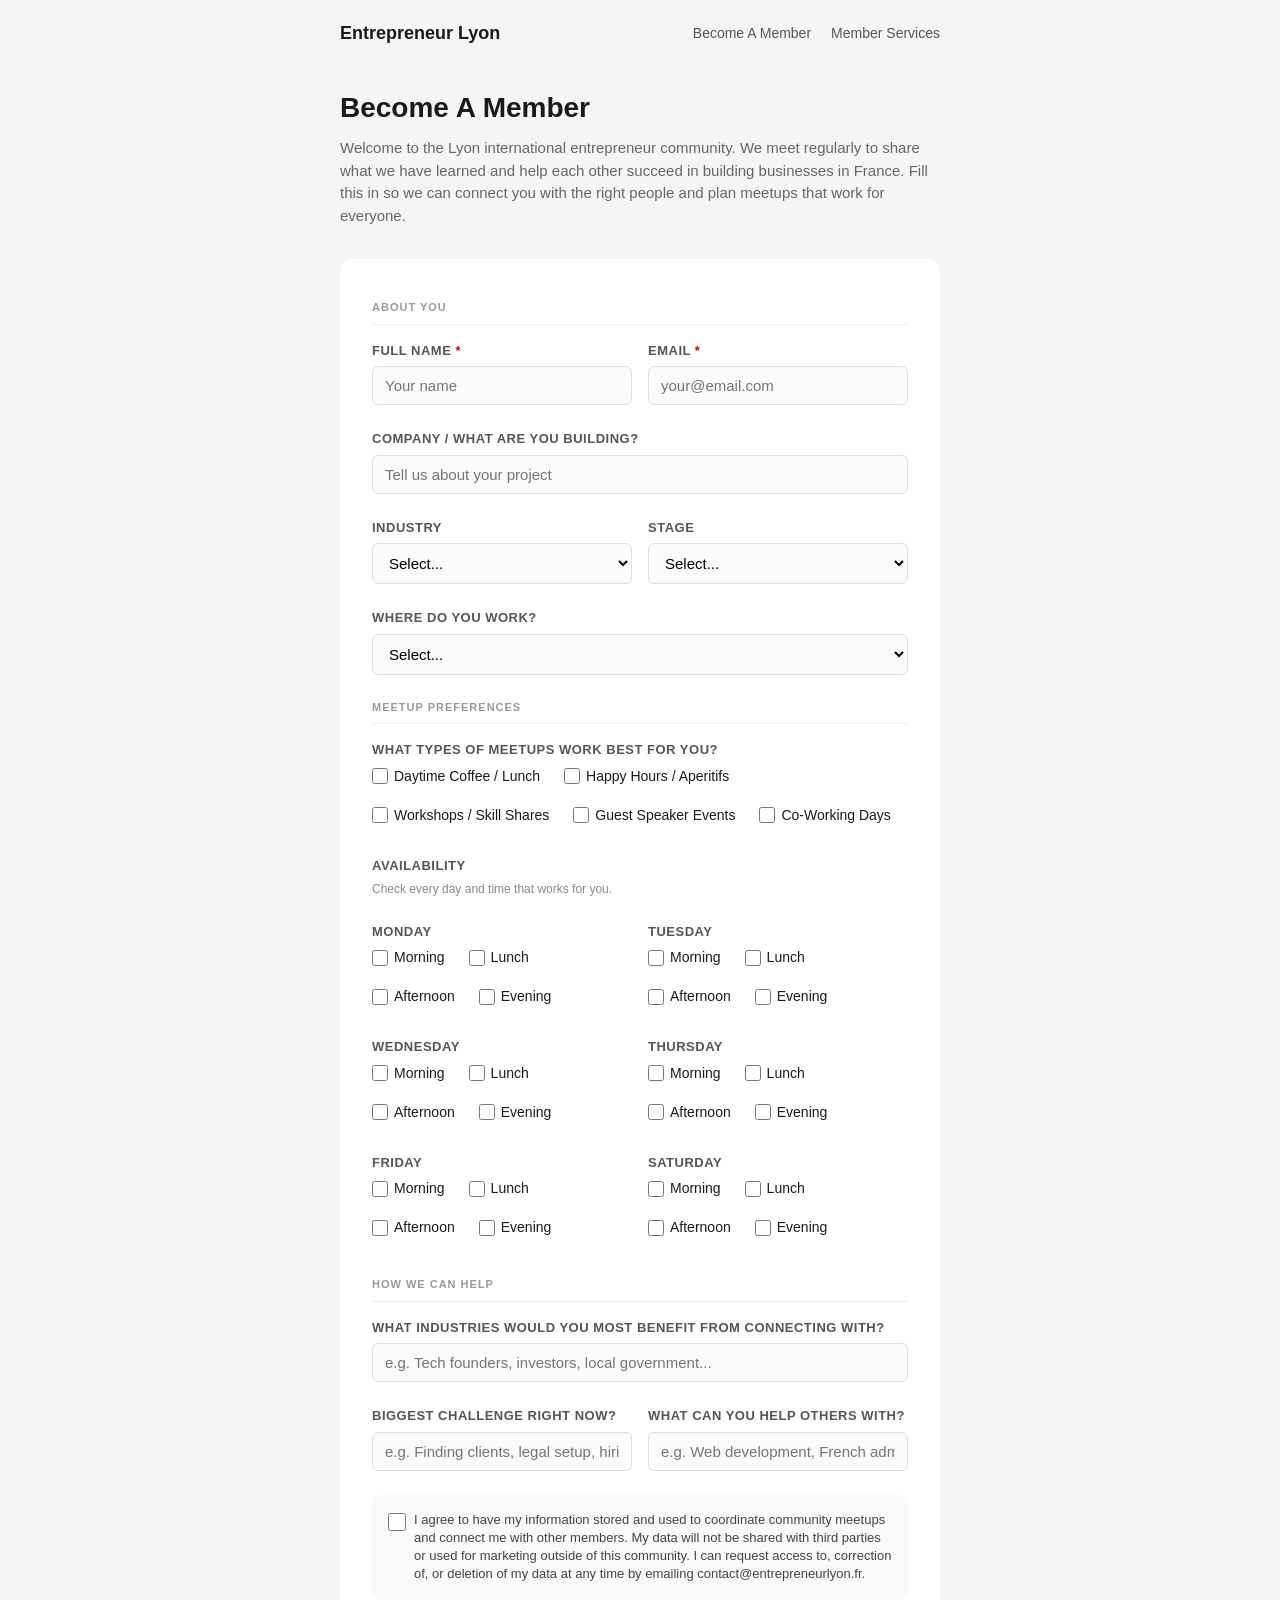
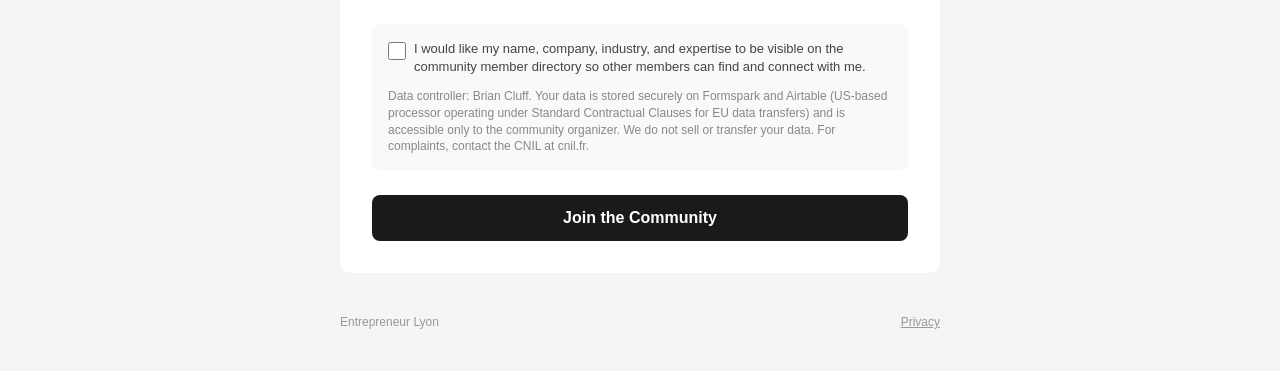
==== become-a-member.html @ cb22ae30 "Restructure site: new info homepage, move sign-up form to /become-a-member.html, add 3-category nav " ====
<!DOCTYPE html>
<html lang="en">
<head>
  <meta charset="UTF-8">
  <meta name="viewport" content="width=device-width, initial-scale=1.0">
  <title>Become A Member - Entrepreneur Lyon</title>
  <link rel="stylesheet" href="styles.css">
</head>
<body>
  <header class="site-header">
    <a href="/" class="site-title">Entrepreneur Lyon</a>
    <nav class="site-nav">
      <a href="/become-a-member.html">Become A Member</a>
      <a href="/members.html">Member Services</a>
    </nav>
  </header>

  <div class="container">
    <h1>Become A Member</h1>
    <p class="subtitle">Welcome to the Lyon international entrepreneur community. We meet regularly to share what we have learned and help each other succeed in building businesses in France. Fill this in so we can connect you with the right people and plan meetups that work for everyone.</p>

    <form action="/api/signup" method="POST">
      <input type="hidden" name="_redirect" value="https://entrepreneurlyon.fr/thank-you">
      <input type="text" name="_honeypot" style="display:none" tabindex="-1" autocomplete="off">

      <div class="section-label">About You</div>

      <div class="row">
        <div class="field">
          <label>Full Name <span class="required">*</span></label>
          <input type="text" name="name" required placeholder="Your name">
        </div>
        <div class="field">
          <label>Email <span class="required">*</span></label>
          <input type="email" name="email" required placeholder="your@email.com">
        </div>
      </div>

      <div class="field">
        <label>Company / What are you building?</label>
        <input type="text" name="company" placeholder="Tell us about your project">
      </div>

      <div class="row">
        <div class="field">
          <label>Industry</label>
          <select name="industry">
            <option value="">Select...</option>
            <option value="Technology / SaaS">Technology / SaaS</option>
            <option value="Consulting / Services">Consulting / Services</option>
            <option value="Food & Beverage">Food & Beverage</option>
            <option value="Health & Wellness">Health & Wellness</option>
            <option value="Finance / Fintech">Finance / Fintech</option>
            <option value="Education / Training">Education / Training</option>
            <option value="Creative / Design / Media">Creative / Design / Media</option>
            <option value="Retail / E-Commerce">Retail / E-Commerce</option>
            <option value="Manufacturing / Industrial">Manufacturing / Industrial</option>
            <option value="Real Estate / Property">Real Estate / Property</option>
            <option value="Legal / Compliance">Legal / Compliance</option>
            <option value="Other">Other</option>
          </select>
        </div>
        <div class="field">
          <label>Stage</label>
          <select name="stage">
            <option value="">Select...</option>
            <option value="Working on a business idea">Working on a business idea</option>
            <option value="Early stage of a live business (0-1 year)">Early stage of a live business (0-1 year)</option>
            <option value="Established business">Established business</option>
          </select>
        </div>
      </div>

      <div class="field">
        <label>Where do you work?</label>
        <select name="work_location">
          <option value="">Select...</option>
          <option value="Home">Home</option>
          <option value="Office">Office</option>
          <option value="Co-Working Space">Co-Working Space</option>
          <option value="Hybrid">Hybrid</option>
          <option value="Mobile / On-Site">Mobile / On-Site</option>
        </select>
      </div>

      <div class="section-label">Meetup Preferences</div>

      <div class="field">
        <label>What types of meetups work best for you?</label>
        <div class="checkbox-group">
          <label><input type="checkbox" name="meetup_types" value="Daytime Coffee / Lunch"> Daytime Coffee / Lunch</label>
          <label><input type="checkbox" name="meetup_types" value="Happy Hours / Aperitifs"> Happy Hours / Aperitifs</label>
          <label><input type="checkbox" name="meetup_types" value="Workshops / Skill Shares"> Workshops / Skill Shares</label>
          <label><input type="checkbox" name="meetup_types" value="Guest Speaker Events"> Guest Speaker Events</label>
          <label><input type="checkbox" name="meetup_types" value="Co-Working Days"> Co-Working Days</label>
        </div>
      </div>

      <div class="field">
        <label>Availability</label>
        <p class="privacy-note" style="margin-top:0;margin-bottom:12px;">Check every day and time that works for you.</p>
      </div>

      <div class="row">
        <div class="field">
          <label>Monday</label>
          <div class="checkbox-group">
            <label><input type="checkbox" name="availability_monday" value="Morning"> Morning</label>
            <label><input type="checkbox" name="availability_monday" value="Lunch"> Lunch</label>
            <label><input type="checkbox" name="availability_monday" value="Afternoon"> Afternoon</label>
            <label><input type="checkbox" name="availability_monday" value="Evening"> Evening</label>
          </div>
        </div>
        <div class="field">
          <label>Tuesday</label>
          <div class="checkbox-group">
            <label><input type="checkbox" name="availability_tuesday" value="Morning"> Morning</label>
            <label><input type="checkbox" name="availability_tuesday" value="Lunch"> Lunch</label>
            <label><input type="checkbox" name="availability_tuesday" value="Afternoon"> Afternoon</label>
            <label><input type="checkbox" name="availability_tuesday" value="Evening"> Evening</label>
          </div>
        </div>
      </div>

      <div class="row">
        <div class="field">
          <label>Wednesday</label>
          <div class="checkbox-group">
            <label><input type="checkbox" name="availability_wednesday" value="Morning"> Morning</label>
            <label><input type="checkbox" name="availability_wednesday" value="Lunch"> Lunch</label>
            <label><input type="checkbox" name="availability_wednesday" value="Afternoon"> Afternoon</label>
            <label><input type="checkbox" name="availability_wednesday" value="Evening"> Evening</label>
          </div>
        </div>
        <div class="field">
          <label>Thursday</label>
          <div class="checkbox-group">
            <label><input type="checkbox" name="availability_thursday" value="Morning"> Morning</label>
            <label><input type="checkbox" name="availability_thursday" value="Lunch"> Lunch</label>
            <label><input type="checkbox" name="availability_thursday" value="Afternoon"> Afternoon</label>
            <label><input type="checkbox" name="availability_thursday" value="Evening"> Evening</label>
          </div>
        </div>
      </div>

      <div class="row">
        <div class="field">
          <label>Friday</label>
          <div class="checkbox-group">
            <label><input type="checkbox" name="availability_friday" value="Morning"> Morning</label>
            <label><input type="checkbox" name="availability_friday" value="Lunch"> Lunch</label>
            <label><input type="checkbox" name="availability_friday" value="Afternoon"> Afternoon</label>
            <label><input type="checkbox" name="availability_friday" value="Evening"> Evening</label>
          </div>
        </div>
        <div class="field">
          <label>Saturday</label>
          <div class="checkbox-group">
            <label><input type="checkbox" name="availability_saturday" value="Morning"> Morning</label>
            <label><input type="checkbox" name="availability_saturday" value="Lunch"> Lunch</label>
            <label><input type="checkbox" name="availability_saturday" value="Afternoon"> Afternoon</label>
            <label><input type="checkbox" name="availability_saturday" value="Evening"> Evening</label>
          </div>
        </div>
      </div>

      <div class="section-label">How We Can Help</div>

      <div class="field">
        <label>What industries would you most benefit from connecting with?</label>
        <input type="text" name="connect_industries" placeholder="e.g. Tech founders, investors, local government...">
      </div>

      <div class="row">
        <div class="field">
          <label>Biggest challenge right now?</label>
          <input type="text" name="challenge" placeholder="e.g. Finding clients, legal setup, hiring...">
        </div>
        <div class="field">
          <label>What can you help others with?</label>
          <input type="text" name="can_help" placeholder="e.g. Web development, French admin, fundraising...">
        </div>
      </div>

      <div class="consent">
        <label>
          <input type="checkbox" name="gdpr_consent" value="yes" required>
          I agree to have my information stored and used to coordinate community meetups and connect me with other members. My data will not be shared with third parties or used for marketing outside of this community. I can request access to, correction of, or deletion of my data at any time by emailing contact@entrepreneurlyon.fr.
        </label>
      </div>

      <div class="consent">
        <label>
          <input type="checkbox" name="directory_consent" value="yes">
          I would like my name, company, industry, and expertise to be visible on the community member directory so other members can find and connect with me.
        </label>
        <p class="privacy-note">Data controller: Brian Cluff. Your data is stored securely on Formspark and Airtable (US-based processor operating under Standard Contractual Clauses for EU data transfers) and is accessible only to the community organizer. We do not sell or transfer your data. For complaints, contact the CNIL at cnil.fr.</p>
      </div>

      <button type="submit">Join the Community</button>
    </form>
  </div>

  <footer class="site-footer">
    <span>Entrepreneur Lyon</span>
    <a href="/privacy.html">Privacy</a>
  </footer>
</body>
</html>
---- styles.css ----
* { box-sizing: border-box; margin: 0; padding: 0; }
body { font-family: -apple-system, BlinkMacSystemFont, 'Segoe UI', Roboto, sans-serif; background: #f5f5f5; color: #1a1a1a; line-height: 1.5; }
.container { max-width: 640px; margin: 40px auto; padding: 0 20px; }
h1 { font-size: 28px; font-weight: 700; margin-bottom: 8px; }
.subtitle { color: #666; font-size: 15px; margin-bottom: 32px; }
form { background: #fff; border-radius: 12px; padding: 32px; }
.field { margin-bottom: 24px; }
.field label { display: block; font-size: 13px; font-weight: 600; text-transform: uppercase; letter-spacing: 0.5px; color: #555; margin-bottom: 6px; }
.field .required { color: #c00; }
input[type="text"], input[type="email"], select { width: 100%; padding: 10px 12px; border: 1px solid #ddd; border-radius: 6px; font-size: 15px; font-family: inherit; background: #fafafa; }
input:focus, select:focus { outline: none; border-color: #333; background: #fff; }
.row { display: flex; gap: 16px; }
.row .field { flex: 1; }
.checkbox-group, .radio-group { display: flex; flex-wrap: wrap; gap: 12px 24px; }
.checkbox-group label, .radio-group label { font-size: 14px; font-weight: 400; text-transform: none; letter-spacing: 0; color: #1a1a1a; display: flex; align-items: center; gap: 6px; cursor: pointer; }
.checkbox-group input, .radio-group input { width: 16px; height: 16px; }
.consent { background: #f9f9f9; border-radius: 8px; padding: 16px; margin-bottom: 24px; }
.consent label { font-size: 13px; font-weight: 400; text-transform: none; letter-spacing: 0; color: #444; display: flex; align-items: flex-start; gap: 8px; cursor: pointer; line-height: 1.4; }
.consent input { width: 18px; height: 18px; margin-top: 2px; flex-shrink: 0; }
.privacy-note { font-size: 12px; color: #888; margin-top: 12px; line-height: 1.4; }
button[type="submit"] { width: 100%; padding: 14px; background: #1a1a1a; color: #fff; border: none; border-radius: 8px; font-size: 16px; font-weight: 600; cursor: pointer; font-family: inherit; }
button[type="submit"]:hover { background: #333; }
.section-label { font-size: 11px; font-weight: 600; text-transform: uppercase; letter-spacing: 1px; color: #999; margin-bottom: 16px; margin-top: 8px; padding-bottom: 8px; border-bottom: 1px solid #eee; }
@media (max-width: 480px) { .row { flex-direction: column; gap: 0; } form { padding: 24px 20px; } .container { margin: 20px auto; } }

header.site-header { max-width: 640px; margin: 0 auto; padding: 20px 20px 0; display: flex; justify-content: space-between; align-items: center; }
header.site-header .site-title { font-size: 18px; font-weight: 700; text-decoration: none; color: #1a1a1a; }
nav.site-nav { display: flex; gap: 20px; }
nav.site-nav a { font-size: 14px; color: #555; text-decoration: none; }
nav.site-nav a:hover { color: #1a1a1a; }
footer.site-footer { max-width: 640px; margin: 24px auto 40px; padding: 0 20px; font-size: 12px; color: #999; display: flex; justify-content: space-between; }
footer.site-footer a { color: #999; text-decoration: underline; }

.page-card { background: #fff; border-radius: 12px; padding: 32px; }
.page-card h2 { font-size: 20px; margin-bottom: 12px; margin-top: 24px; }
.page-card h2:first-child { margin-top: 0; }
.page-card p { margin-bottom: 12px; color: #333; }
.lang-toggle { display: flex; gap: 16px; margin-bottom: 24px; font-size: 13px; }
.lang-toggle a { color: #555; text-decoration: none; font-weight: 600; }
.lang-toggle a:hover { color: #1a1a1a; }

.members-frame-wrap { max-width: 960px; margin: 0 auto; padding: 0 20px 40px; }
.members-frame-wrap iframe { width: 100%; min-height: 1200px; border: none; border-radius: 12px; background: #fff; display: block; }

.cta-buttons { display: flex; gap: 16px; margin-top: 8px; }
.btn-large { flex: 1; display: block; text-align: center; padding: 18px 24px; border-radius: 10px; font-size: 17px; font-weight: 700; text-decoration: none; }
.btn-primary { background: #1a1a1a; color: #fff; }
.btn-primary:hover { background: #333; }
.btn-secondary { background: #fff; color: #1a1a1a; border: 2px solid #1a1a1a; }
.btn-secondary:hover { background: #f5f5f5; }
@media (max-width: 480px) { .cta-buttons { flex-direction: column; } }
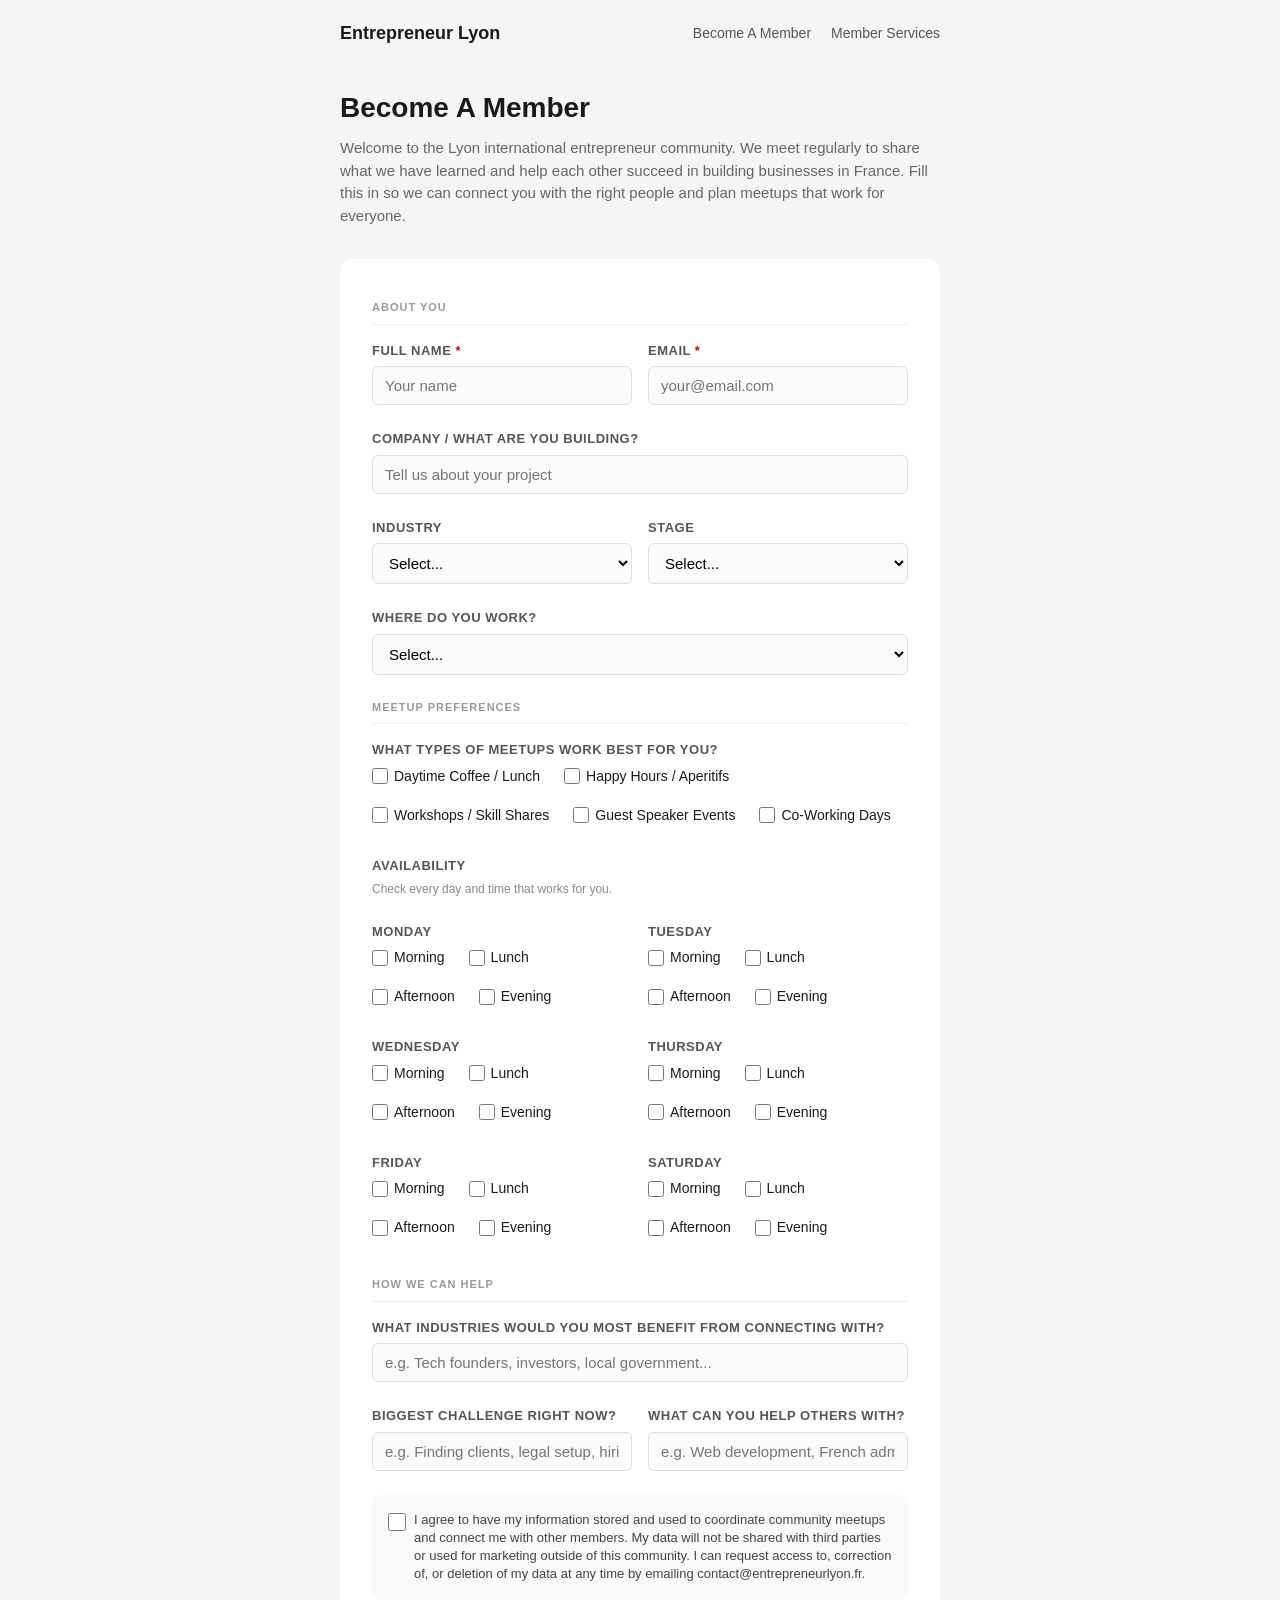
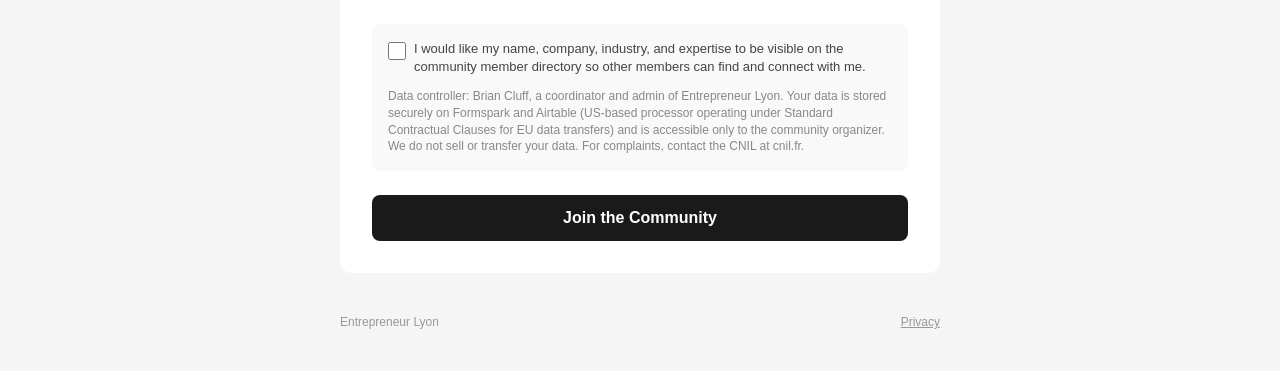
==== commit 21e3ef3e: "Clarify data controller wording: Brian Cluff as coordinator and admin of Entrepreneur Lyon Co-author" ====
--- a/become-a-member.html
+++ b/become-a-member.html
@@ -194,7 +194,7 @@
           <input type="checkbox" name="directory_consent" value="yes">
           I would like my name, company, industry, and expertise to be visible on the community member directory so other members can find and connect with me.
         </label>
-        <p class="privacy-note">Data controller: Brian Cluff. Your data is stored securely on Formspark and Airtable (US-based processor operating under Standard Contractual Clauses for EU data transfers) and is accessible only to the community organizer. We do not sell or transfer your data. For complaints, contact the CNIL at cnil.fr.</p>
+        <p class="privacy-note">Data controller: Brian Cluff, a coordinator and admin of Entrepreneur Lyon. Your data is stored securely on Formspark and Airtable (US-based processor operating under Standard Contractual Clauses for EU data transfers) and is accessible only to the community organizer. We do not sell or transfer your data. For complaints, contact the CNIL at cnil.fr.</p>
       </div>
 
       <button type="submit">Join the Community</button>
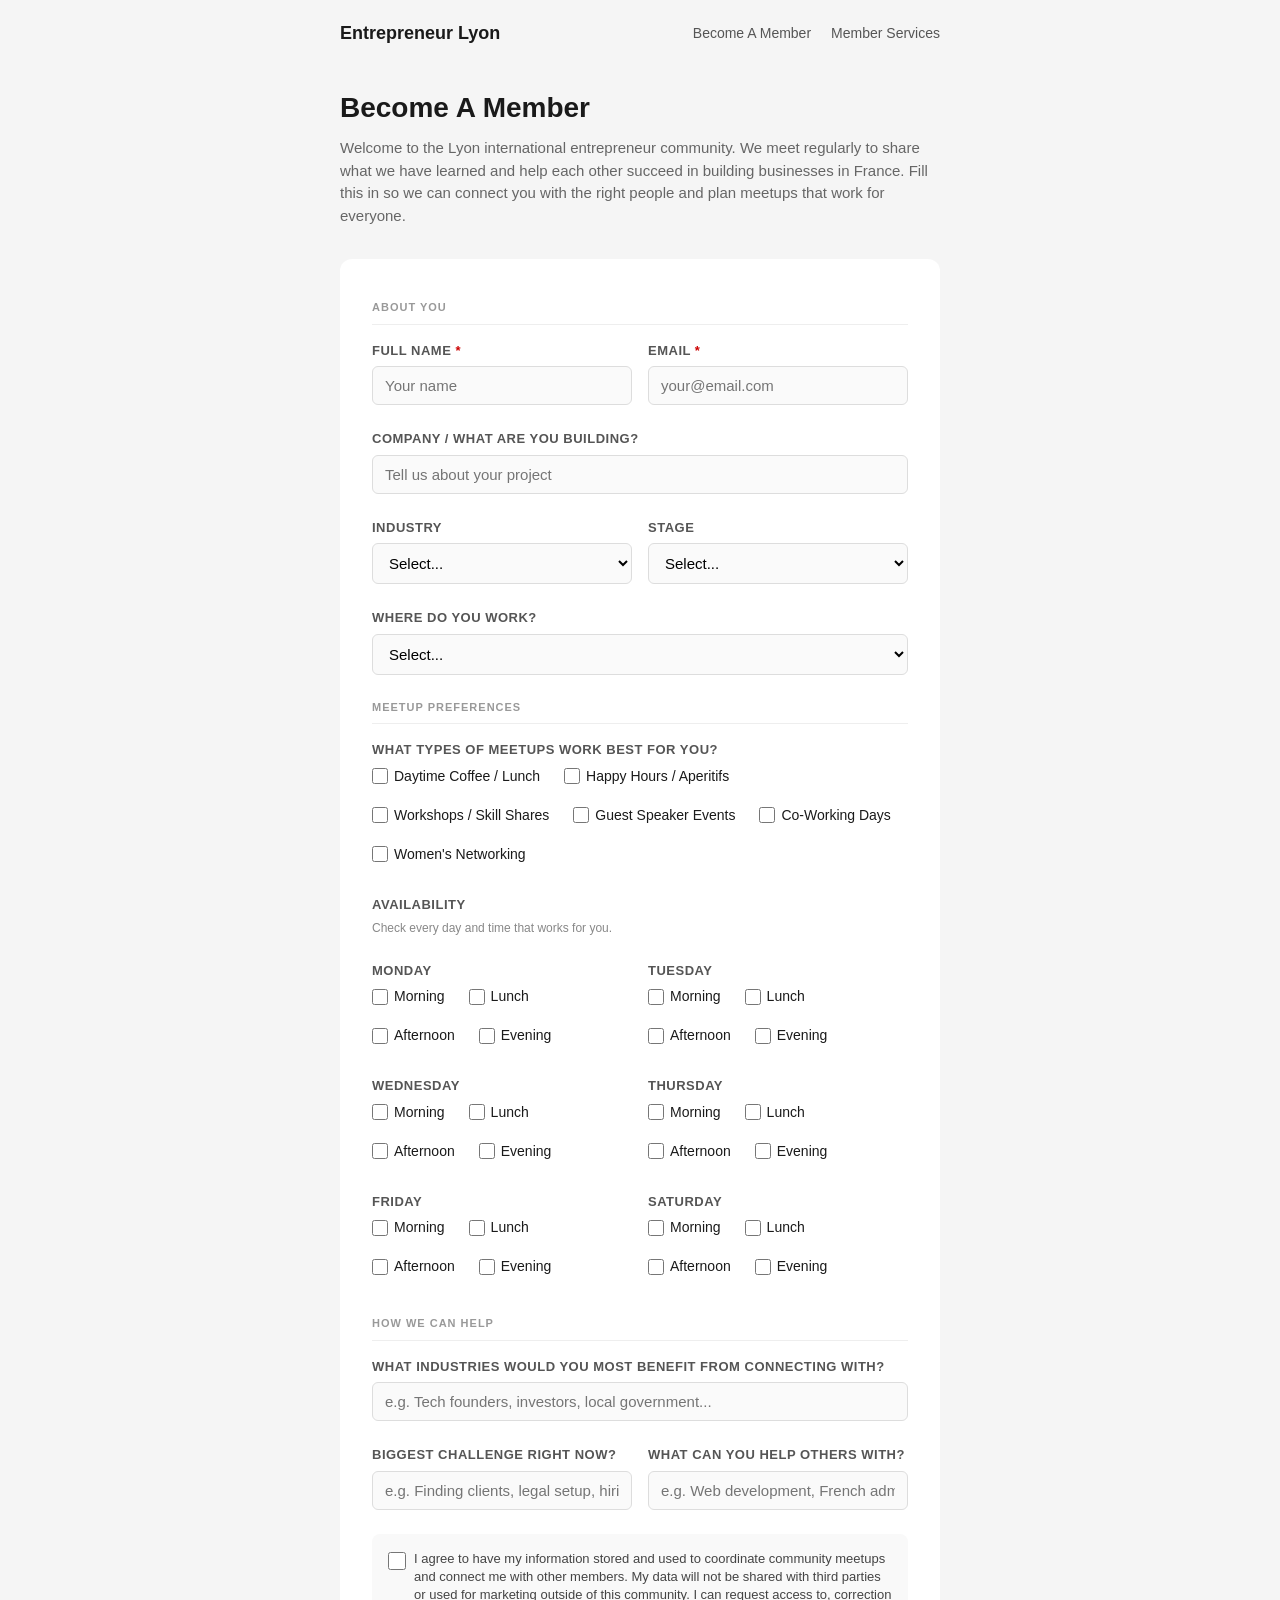
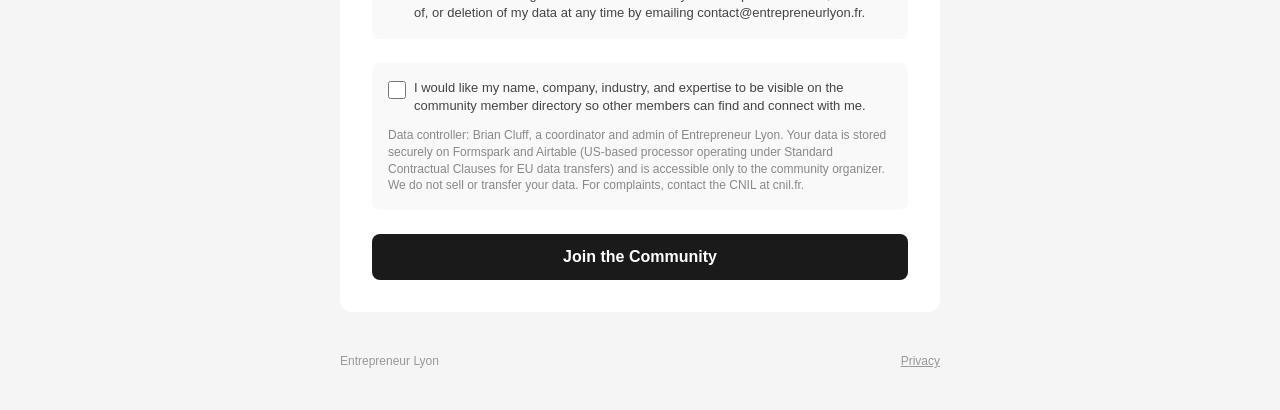
==== commit 504eb61b: "Add Women's Networking as a meetup type option Co-authored-by: Cursor <cursoragent@cursor.com>" ====
--- a/become-a-member.html
+++ b/become-a-member.html
@@ -93,6 +93,7 @@
           <label><input type="checkbox" name="meetup_types" value="Workshops / Skill Shares"> Workshops / Skill Shares</label>
           <label><input type="checkbox" name="meetup_types" value="Guest Speaker Events"> Guest Speaker Events</label>
           <label><input type="checkbox" name="meetup_types" value="Co-Working Days"> Co-Working Days</label>
+          <label><input type="checkbox" name="meetup_types" value="Women's Networking"> Women's Networking</label>
         </div>
       </div>
 
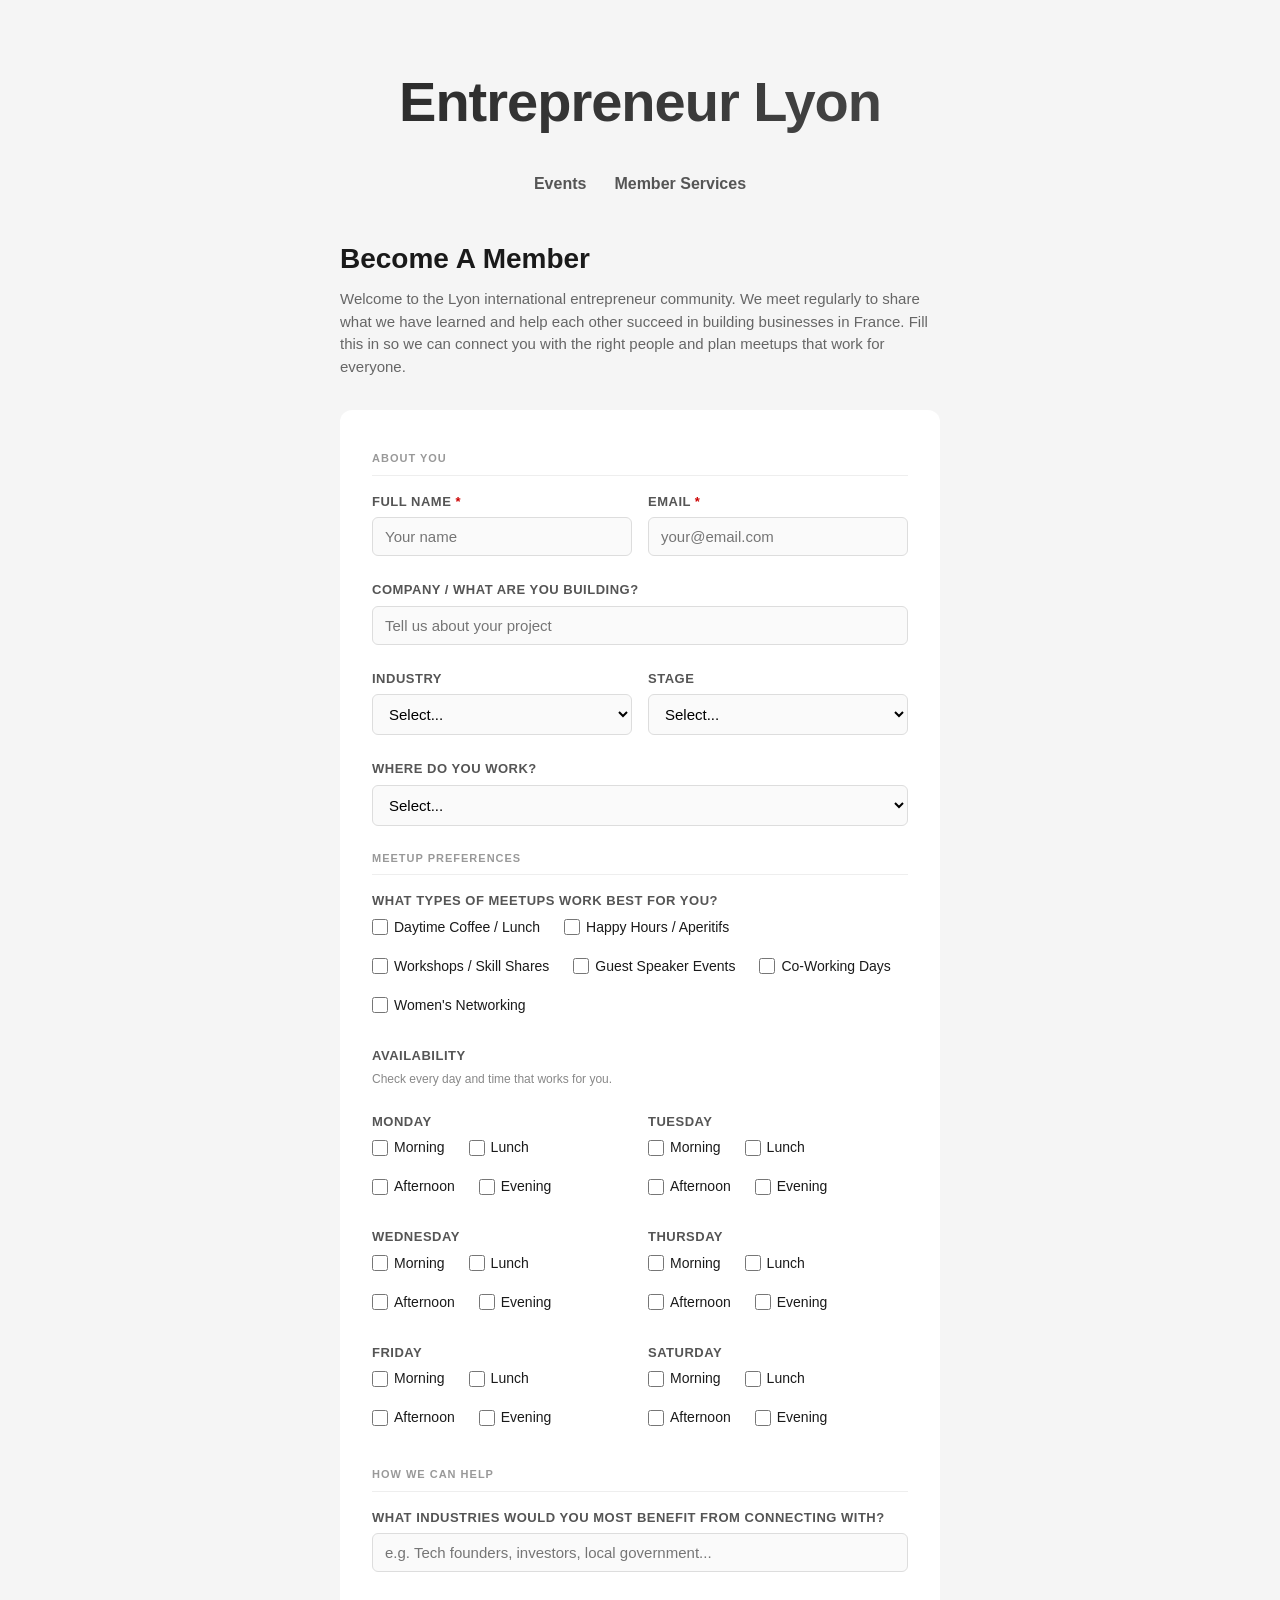
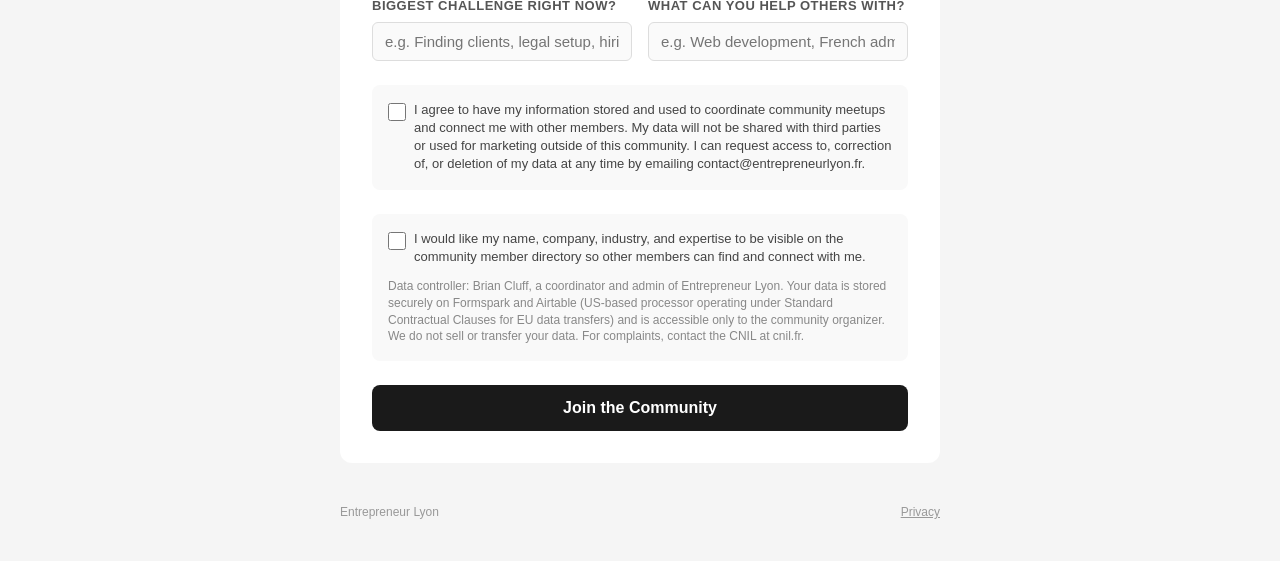
==== commit a48c758f: "Add events calendar, RSVP, event reminders, and landing page redesign - Events calendar page with se" ====
--- a/become-a-member.html
+++ b/become-a-member.html
@@ -7,13 +7,14 @@
   <link rel="stylesheet" href="styles.css">
 </head>
 <body>
-  <header class="site-header">
-    <a href="/" class="site-title">Entrepreneur Lyon</a>
-    <nav class="site-nav">
-      <a href="/become-a-member.html">Become A Member</a>
-      <a href="/members.html">Member Services</a>
-    </nav>
+  <header class="landing-header">
+    <h1 class="landing-title"><a href="/" style="text-decoration:none;-webkit-text-fill-color:inherit;">Entrepreneur Lyon</a></h1>
   </header>
+
+  <nav class="landing-nav">
+    <a href="/events.html">Events</a>
+    <a href="/members.html">Member Services</a>
+  </nav>
 
   <div class="container">
     <h1>Become A Member</h1>
@@ -57,6 +58,8 @@
             <option value="Manufacturing / Industrial">Manufacturing / Industrial</option>
             <option value="Real Estate / Property">Real Estate / Property</option>
             <option value="Legal / Compliance">Legal / Compliance</option>
+            <option value="Tax Professional">Tax Professional</option>
+            <option value="Language Services">Language Services</option>
             <option value="Other">Other</option>
           </select>
         </div>
--- a/styles.css
+++ b/styles.css
@@ -23,6 +23,25 @@
 .section-label { font-size: 11px; font-weight: 600; text-transform: uppercase; letter-spacing: 1px; color: #999; margin-bottom: 16px; margin-top: 8px; padding-bottom: 8px; border-bottom: 1px solid #eee; }
 @media (max-width: 480px) { .row { flex-direction: column; gap: 0; } form { padding: 24px 20px; } .container { margin: 20px auto; } }
 
+/* Landing page */
+.landing-header { text-align: center; padding: 60px 20px 0; }
+.landing-title {
+  font-size: 56px; font-weight: 800; letter-spacing: -1px;
+  background: linear-gradient(135deg, #1a1a1a 0%, #4a4a4a 40%, #1a1a1a 60%, #4a4a4a 100%);
+  background-size: 200% 200%;
+  -webkit-background-clip: text; -webkit-text-fill-color: transparent;
+  background-clip: text; color: transparent;
+  animation: gradient-shift 6s ease infinite;
+}
+.landing-nav { display: flex; justify-content: center; gap: 28px; flex-wrap: wrap; padding: 20px 20px 0; }
+.landing-nav a { font-size: 16px; font-weight: 600; color: #555; text-decoration: none; position: relative; padding-bottom: 2px; transition: color 0.2s; }
+.landing-nav a::after { content: ''; position: absolute; bottom: 0; left: 0; width: 0; height: 2px; background: #1a1a1a; transition: width 0.3s ease; }
+.landing-nav a:hover { color: #1a1a1a; }
+.landing-nav a:hover::after { width: 100%; }
+.hero-tagline { text-align: center; font-size: 17px; color: #888; }
+@keyframes gradient-shift { 0% { background-position: 0% 50%; } 50% { background-position: 100% 50%; } 100% { background-position: 0% 50%; } }
+@media (max-width: 480px) { .landing-header { padding: 40px 20px 0; } .landing-title { font-size: 36px; } .landing-nav { gap: 20px; } .landing-nav a { font-size: 15px; } }
+
 header.site-header { max-width: 640px; margin: 0 auto; padding: 20px 20px 0; display: flex; justify-content: space-between; align-items: center; }
 header.site-header .site-title { font-size: 18px; font-weight: 700; text-decoration: none; color: #1a1a1a; }
 nav.site-nav { display: flex; gap: 20px; }
@@ -42,10 +61,52 @@
 .members-frame-wrap { max-width: 960px; margin: 0 auto; padding: 0 20px 40px; }
 .members-frame-wrap iframe { width: 100%; min-height: 1200px; border: none; border-radius: 12px; background: #fff; display: block; }
 
-.cta-buttons { display: flex; gap: 16px; margin-top: 8px; }
-.btn-large { flex: 1; display: block; text-align: center; padding: 18px 24px; border-radius: 10px; font-size: 17px; font-weight: 700; text-decoration: none; }
+.cta-buttons { display: flex; gap: 14px; margin-top: 8px; flex-wrap: wrap; }
+.btn-large { flex: 1 1 180px; display: block; text-align: center; padding: 18px 24px; border-radius: 10px; font-size: 17px; font-weight: 700; text-decoration: none; transition: transform 0.15s ease, box-shadow 0.15s ease; }
+.btn-large:hover { transform: translateY(-2px); box-shadow: 0 4px 12px rgba(0,0,0,0.1); }
 .btn-primary { background: #1a1a1a; color: #fff; }
 .btn-primary:hover { background: #333; }
 .btn-secondary { background: #fff; color: #1a1a1a; border: 2px solid #1a1a1a; }
 .btn-secondary:hover { background: #f5f5f5; }
-@media (max-width: 480px) { .cta-buttons { flex-direction: column; } }
+@media (max-width: 480px) { .cta-buttons { flex-direction: column; } .btn-large { flex: 1 1 auto; } }
+
+.calendar-wrap { max-width: 960px; margin: 0 auto; padding: 0 20px; }
+.calendar-wrap .fc { background: #fff; border-radius: 12px; padding: 16px; }
+.calendar-wrap .fc .fc-toolbar-title { font-size: 20px; }
+.calendar-wrap .fc .fc-button { background: #1a1a1a; border: none; font-size: 13px; padding: 6px 12px; border-radius: 6px; }
+.calendar-wrap .fc .fc-button:hover { background: #333; }
+.calendar-wrap .fc .fc-button-active { background: #444; }
+.calendar-wrap .fc .fc-daygrid-event { cursor: pointer; border-radius: 4px; padding: 2px 4px; font-size: 13px; }
+.calendar-wrap .fc .fc-list { border-radius: 0 0 12px 12px; }
+.calendar-wrap .fc .fc-list-event { cursor: pointer; }
+.calendar-wrap .fc .fc-list-event-title { font-weight: 500; }
+.calendar-wrap .fc .fc-list-empty { padding: 32px; text-align: center; color: #666; }
+
+.event-modal-overlay { position: fixed; top: 0; left: 0; right: 0; bottom: 0; background: rgba(0,0,0,0.4); z-index: 1000; justify-content: center; align-items: center; }
+.event-modal { background: #fff; border-radius: 12px; padding: 32px; max-width: 480px; width: 90%; position: relative; max-height: 80vh; overflow-y: auto; }
+.event-modal h2 { font-size: 20px; margin-bottom: 12px; padding-right: 32px; }
+.event-modal-close { position: absolute; top: 12px; right: 16px; background: none; border: none; font-size: 24px; cursor: pointer; color: #666; line-height: 1; padding: 4px; }
+.event-modal-close:hover { color: #1a1a1a; }
+.modal-date { font-size: 14px; color: #555; margin-bottom: 8px; }
+.modal-location { font-size: 14px; color: #555; margin-bottom: 12px; font-weight: 600; }
+.modal-desc { font-size: 15px; color: #333; line-height: 1.5; white-space: pre-wrap; }
+
+/* RSVP badge shown on calendar event cells */
+.rsvp-badge { display: inline-block; background: #e8f5e9; color: #2e7d32; font-size: 11px; font-weight: 600; padding: 1px 6px; border-radius: 10px; margin-left: 6px; vertical-align: middle; white-space: nowrap; }
+
+/* RSVP section inside the event modal */
+.modal-rsvp { margin-top: 20px; padding-top: 16px; border-top: 1px solid #eee; }
+.rsvp-count { font-size: 14px; color: #555; margin-bottom: 12px; font-weight: 600; }
+.btn-rsvp { display: inline-block; padding: 10px 20px; background: #1a1a1a; color: #fff; border: none; border-radius: 8px; font-size: 15px; font-weight: 600; cursor: pointer; font-family: inherit; }
+.btn-rsvp:hover { background: #333; }
+.rsvp-fields { margin: 12px 0; }
+.rsvp-fields .field { margin-bottom: 12px; }
+.rsvp-fields .field label { display: block; font-size: 13px; font-weight: 600; text-transform: uppercase; letter-spacing: 0.5px; color: #555; margin-bottom: 4px; }
+.rsvp-fields .field input { width: 100%; padding: 8px 10px; border: 1px solid #ddd; border-radius: 6px; font-size: 14px; font-family: inherit; background: #fafafa; }
+.rsvp-fields .field input:focus { outline: none; border-color: #333; background: #fff; }
+.btn-rsvp-submit { padding: 10px 20px; background: #1a1a1a; color: #fff; border: none; border-radius: 8px; font-size: 15px; font-weight: 600; cursor: pointer; font-family: inherit; }
+.btn-rsvp-submit:hover { background: #333; }
+.btn-rsvp-submit:disabled { background: #999; cursor: not-allowed; }
+.rsvp-message { margin-top: 12px; font-size: 14px; padding: 8px 12px; border-radius: 6px; }
+.rsvp-success { background: #e8f5e9; color: #2e7d32; }
+.rsvp-error { background: #ffebee; color: #c62828; }
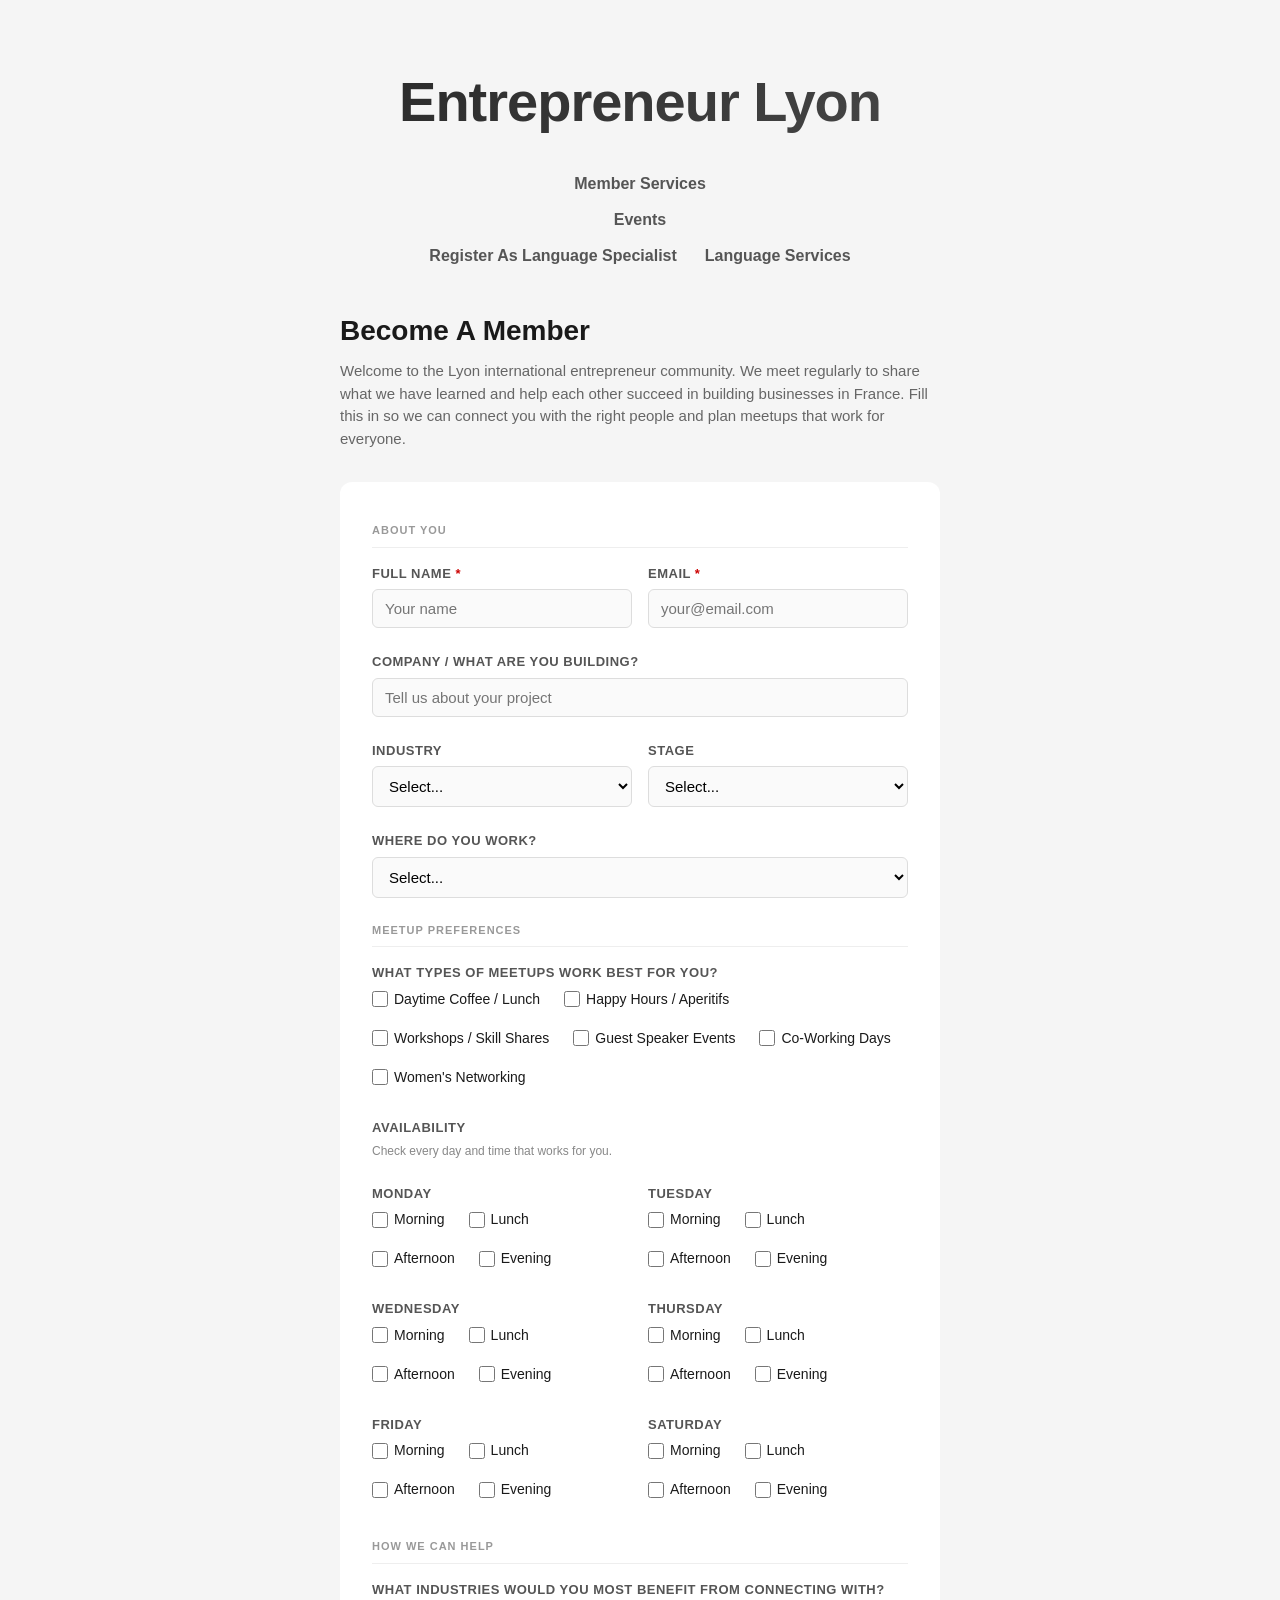
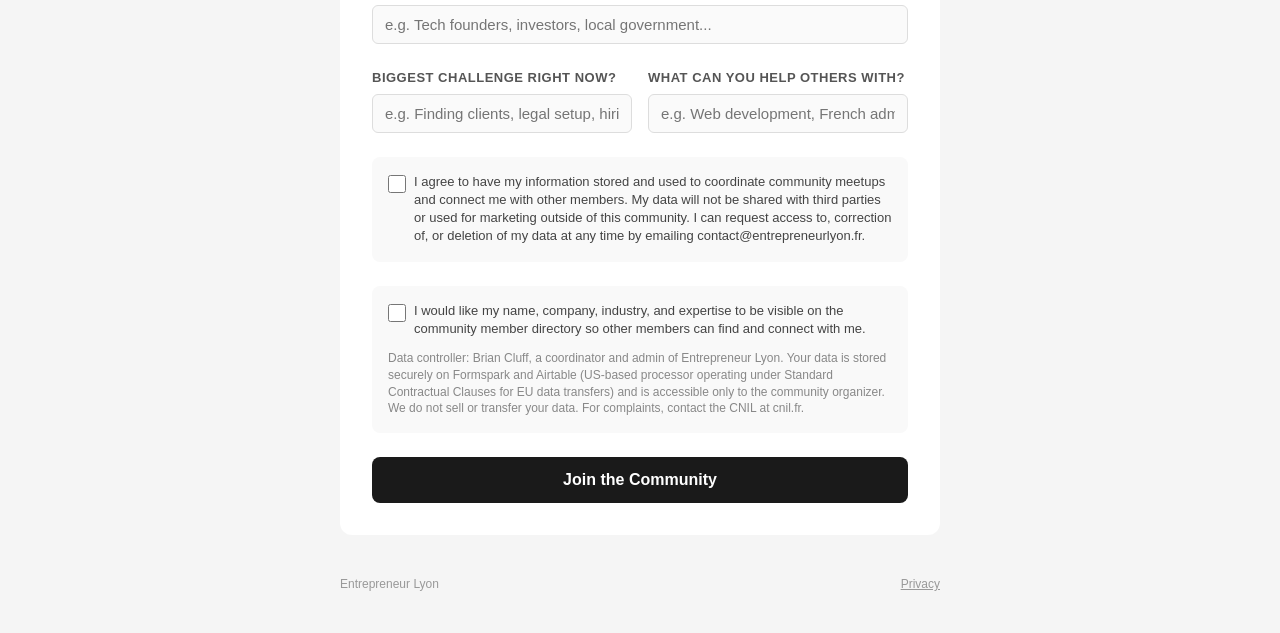
==== commit 404268c9: "Remove members-only connect gate; add Language Specialist registration and directory; restructure si" ====
--- a/become-a-member.html
+++ b/become-a-member.html
@@ -12,8 +12,16 @@
   </header>
 
   <nav class="landing-nav">
-    <a href="/events.html">Events</a>
-    <a href="/members.html">Member Services</a>
+    <div class="nav-row">
+      <a href="/members.html">Member Services</a>
+    </div>
+    <div class="nav-row">
+      <a href="/events.html">Events</a>
+    </div>
+    <div class="nav-row">
+      <a href="/register-language-specialist.html">Register As Language Specialist</a>
+      <a href="/language-services.html">Language Services</a>
+    </div>
   </nav>
 
   <div class="container">
@@ -59,7 +67,6 @@
             <option value="Real Estate / Property">Real Estate / Property</option>
             <option value="Legal / Compliance">Legal / Compliance</option>
             <option value="Tax Professional">Tax Professional</option>
-            <option value="Language Services">Language Services</option>
             <option value="Other">Other</option>
           </select>
         </div>
--- a/styles.css
+++ b/styles.css
@@ -33,14 +33,15 @@
   background-clip: text; color: transparent;
   animation: gradient-shift 6s ease infinite;
 }
-.landing-nav { display: flex; justify-content: center; gap: 28px; flex-wrap: wrap; padding: 20px 20px 0; }
+.landing-nav { display: flex; flex-direction: column; align-items: center; gap: 10px; padding: 20px 20px 0; }
+.landing-nav .nav-row { display: flex; justify-content: center; gap: 28px; flex-wrap: wrap; }
 .landing-nav a { font-size: 16px; font-weight: 600; color: #555; text-decoration: none; position: relative; padding-bottom: 2px; transition: color 0.2s; }
 .landing-nav a::after { content: ''; position: absolute; bottom: 0; left: 0; width: 0; height: 2px; background: #1a1a1a; transition: width 0.3s ease; }
 .landing-nav a:hover { color: #1a1a1a; }
 .landing-nav a:hover::after { width: 100%; }
 .hero-tagline { text-align: center; font-size: 17px; color: #888; }
 @keyframes gradient-shift { 0% { background-position: 0% 50%; } 50% { background-position: 100% 50%; } 100% { background-position: 0% 50%; } }
-@media (max-width: 480px) { .landing-header { padding: 40px 20px 0; } .landing-title { font-size: 36px; } .landing-nav { gap: 20px; } .landing-nav a { font-size: 15px; } }
+@media (max-width: 480px) { .landing-header { padding: 40px 20px 0; } .landing-title { font-size: 36px; } .landing-nav { gap: 8px; } .landing-nav .nav-row { gap: 16px; } .landing-nav a { font-size: 15px; } }
 
 header.site-header { max-width: 640px; margin: 0 auto; padding: 20px 20px 0; display: flex; justify-content: space-between; align-items: center; }
 header.site-header .site-title { font-size: 18px; font-weight: 700; text-decoration: none; color: #1a1a1a; }
@@ -110,3 +111,18 @@
 .rsvp-message { margin-top: 12px; font-size: 14px; padding: 8px 12px; border-radius: 6px; }
 .rsvp-success { background: #e8f5e9; color: #2e7d32; }
 .rsvp-error { background: #ffebee; color: #c62828; }
+
+/* Language Specialists directory */
+.lang-grid { display: flex; flex-direction: column; gap: 16px; margin-top: 8px; }
+.lang-card { background: #fff; border-radius: 12px; padding: 24px; }
+.lang-card-name { font-size: 18px; font-weight: 700; margin-bottom: 10px; }
+.lang-tags { display: flex; flex-wrap: wrap; gap: 8px; margin-bottom: 12px; }
+.lang-tag { background: #f0f0f0; color: #444; font-size: 12px; font-weight: 600; padding: 4px 10px; border-radius: 12px; }
+.lang-tag-type { background: #e8f0fe; color: #1a56db; }
+.lang-field-label { font-size: 11px; font-weight: 700; text-transform: uppercase; letter-spacing: 0.5px; color: #999; margin-top: 12px; margin-bottom: 4px; }
+.lang-field-value { font-size: 14px; color: #333; line-height: 1.5; white-space: pre-wrap; }
+.lang-connect-btn { display: inline-block; margin-top: 16px; padding: 10px 18px; background: #1a1a1a; color: #fff; border-radius: 8px; font-size: 14px; font-weight: 600; text-decoration: none; }
+.lang-connect-btn:hover { background: #333; }
+.lang-empty { background: #fff; border-radius: 12px; padding: 32px; text-align: center; color: #666; }
+.lang-empty a { color: #1a1a1a; font-weight: 600; }
+.lang-error { background: #fff; border-radius: 12px; padding: 32px; text-align: center; color: #c62828; }
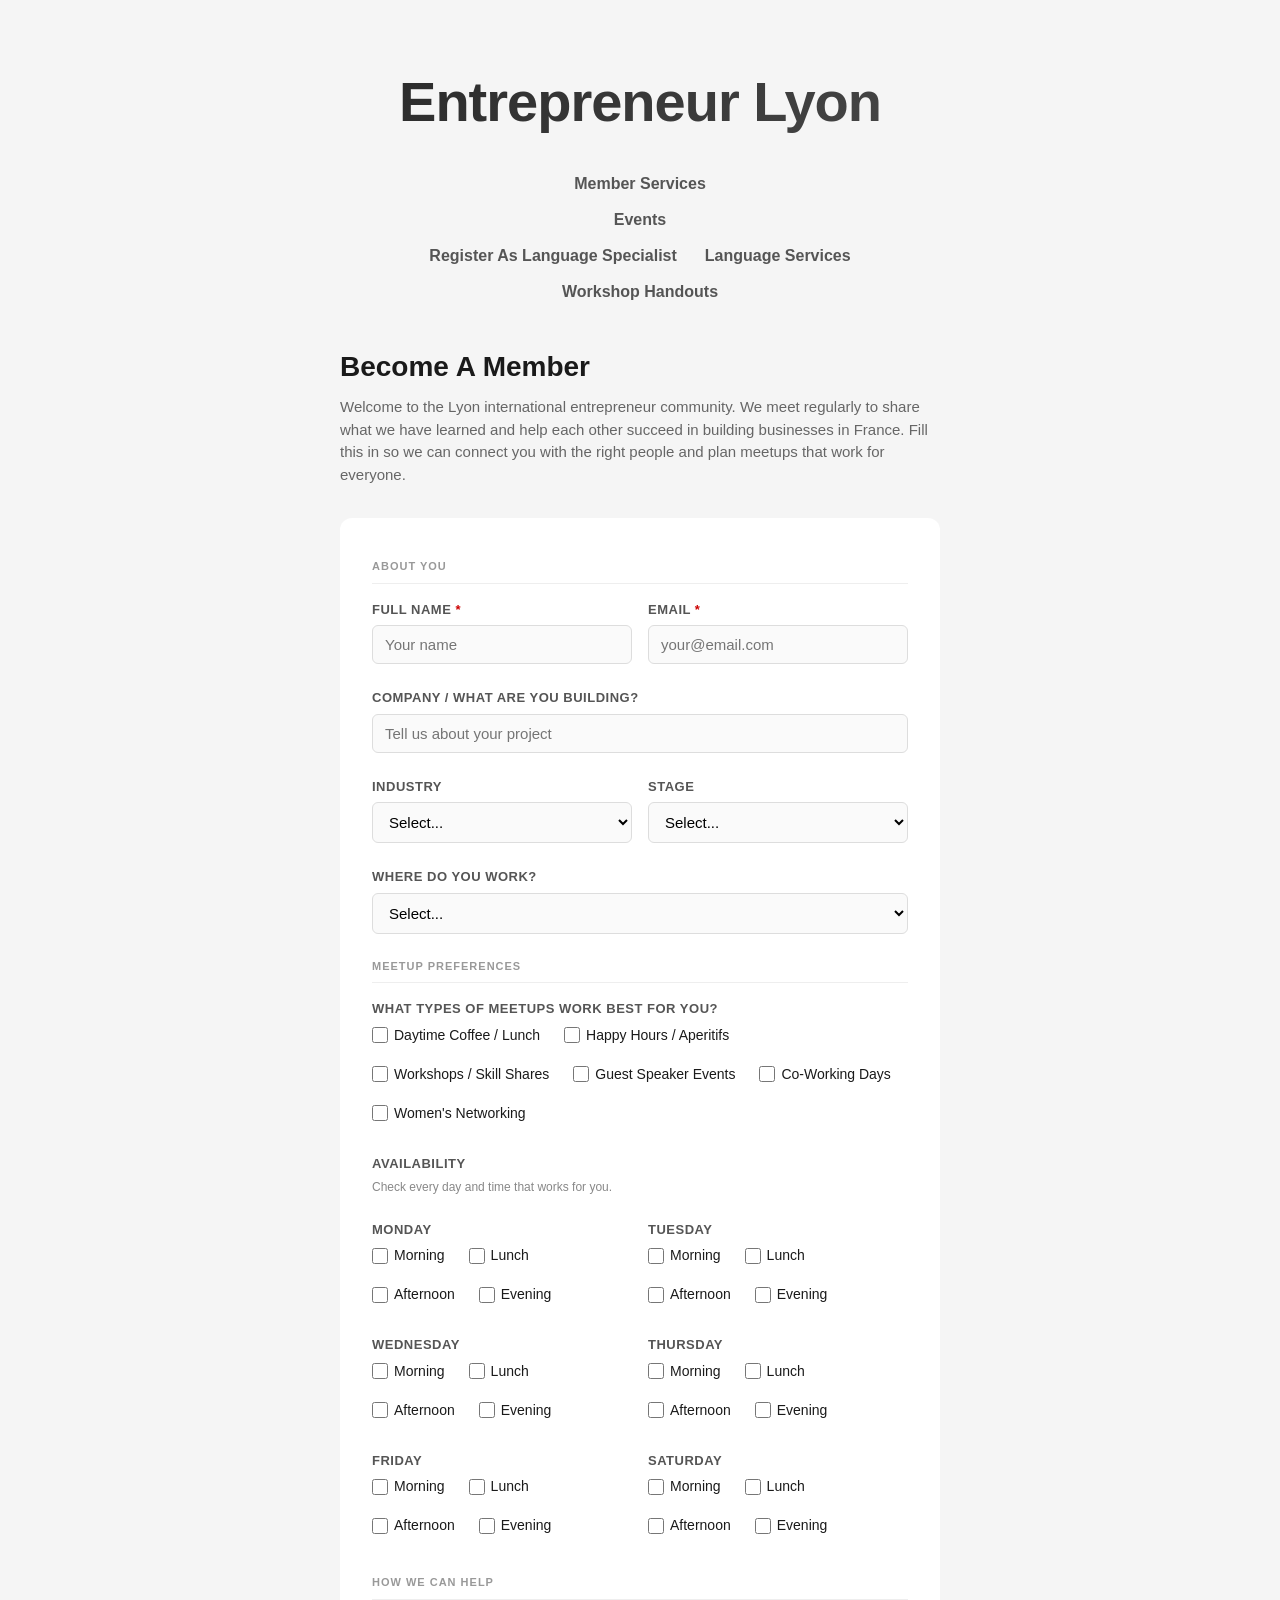
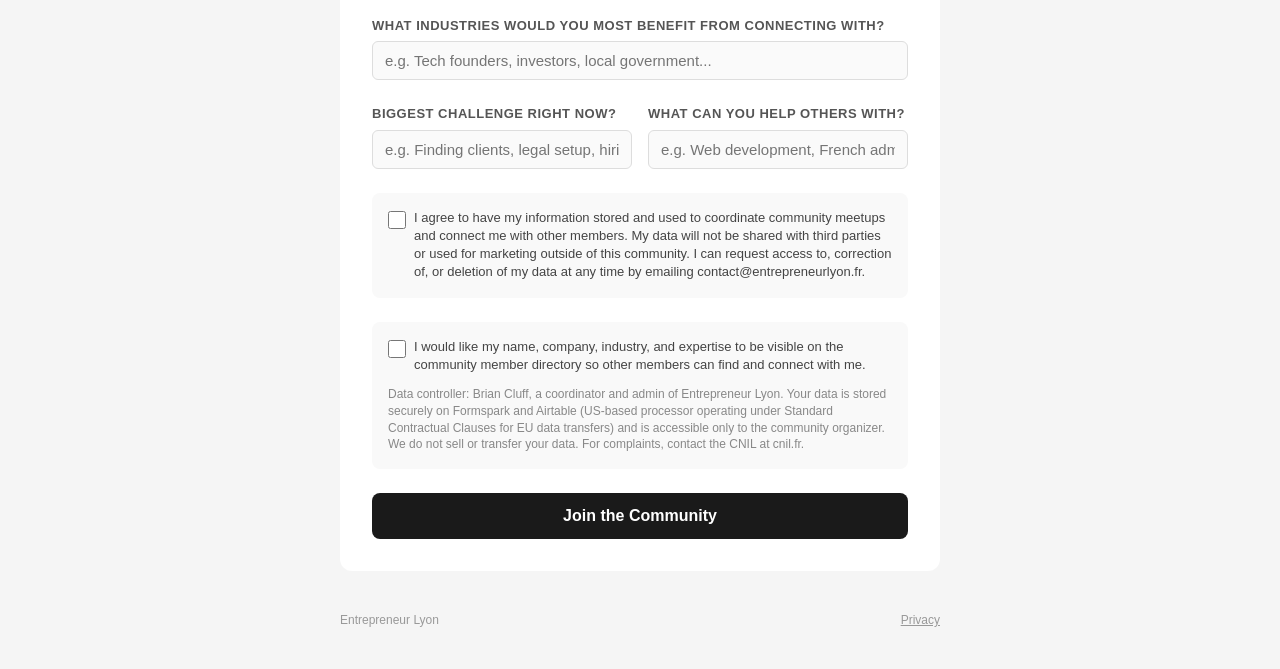
==== commit 5b09bebd: "Add Workshop Handouts section, restore 2h cron, update nav sitewide Co-authored-by: Cursor <cursorag" ====
--- a/become-a-member.html
+++ b/become-a-member.html
@@ -21,6 +21,9 @@
     <div class="nav-row">
       <a href="/register-language-specialist.html">Register As Language Specialist</a>
       <a href="/language-services.html">Language Services</a>
+    </div>
+    <div class="nav-row">
+      <a href="/workshop-handouts.html">Workshop Handouts</a>
     </div>
   </nav>
 
--- a/styles.css
+++ b/styles.css
@@ -126,3 +126,12 @@
 .lang-empty { background: #fff; border-radius: 12px; padding: 32px; text-align: center; color: #666; }
 .lang-empty a { color: #1a1a1a; font-weight: 600; }
 .lang-error { background: #fff; border-radius: 12px; padding: 32px; text-align: center; color: #c62828; }
+
+/* Workshop Handouts */
+.handout-list { display: flex; flex-direction: column; gap: 16px; margin-top: 16px; }
+.handout-card { display: block; background: #fff; border-radius: 12px; padding: 24px; text-decoration: none; color: inherit; transition: box-shadow 0.2s; border: 1px solid #eee; }
+.handout-card:hover { box-shadow: 0 4px 16px rgba(0,0,0,0.08); }
+.handout-date { display: block; font-size: 12px; font-weight: 600; text-transform: uppercase; letter-spacing: 0.5px; color: #999; margin-bottom: 6px; }
+.handout-title { display: block; font-size: 20px; font-weight: 700; color: #1a1a1a; margin-bottom: 8px; }
+.handout-desc { display: block; font-size: 14px; color: #555; line-height: 1.5; margin-bottom: 8px; }
+.handout-presenter { display: block; font-size: 13px; color: #888; font-style: italic; }
